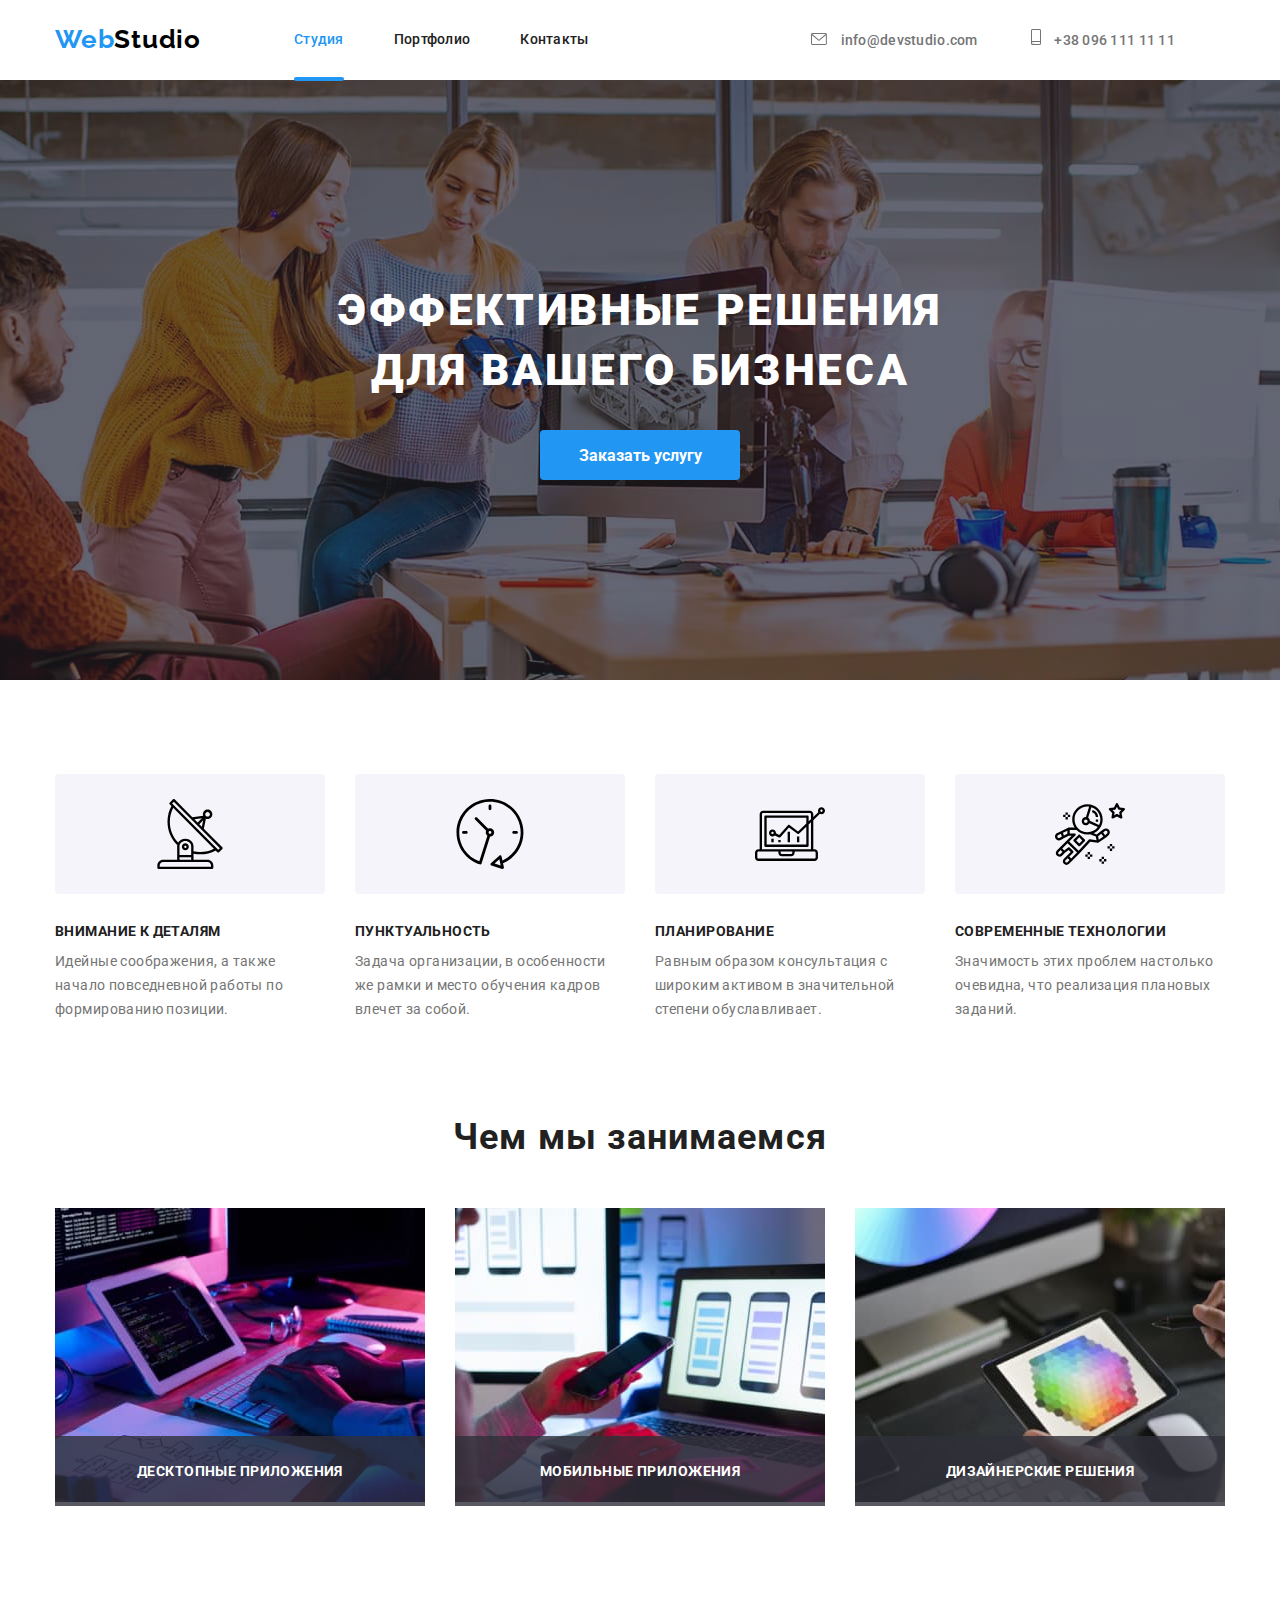
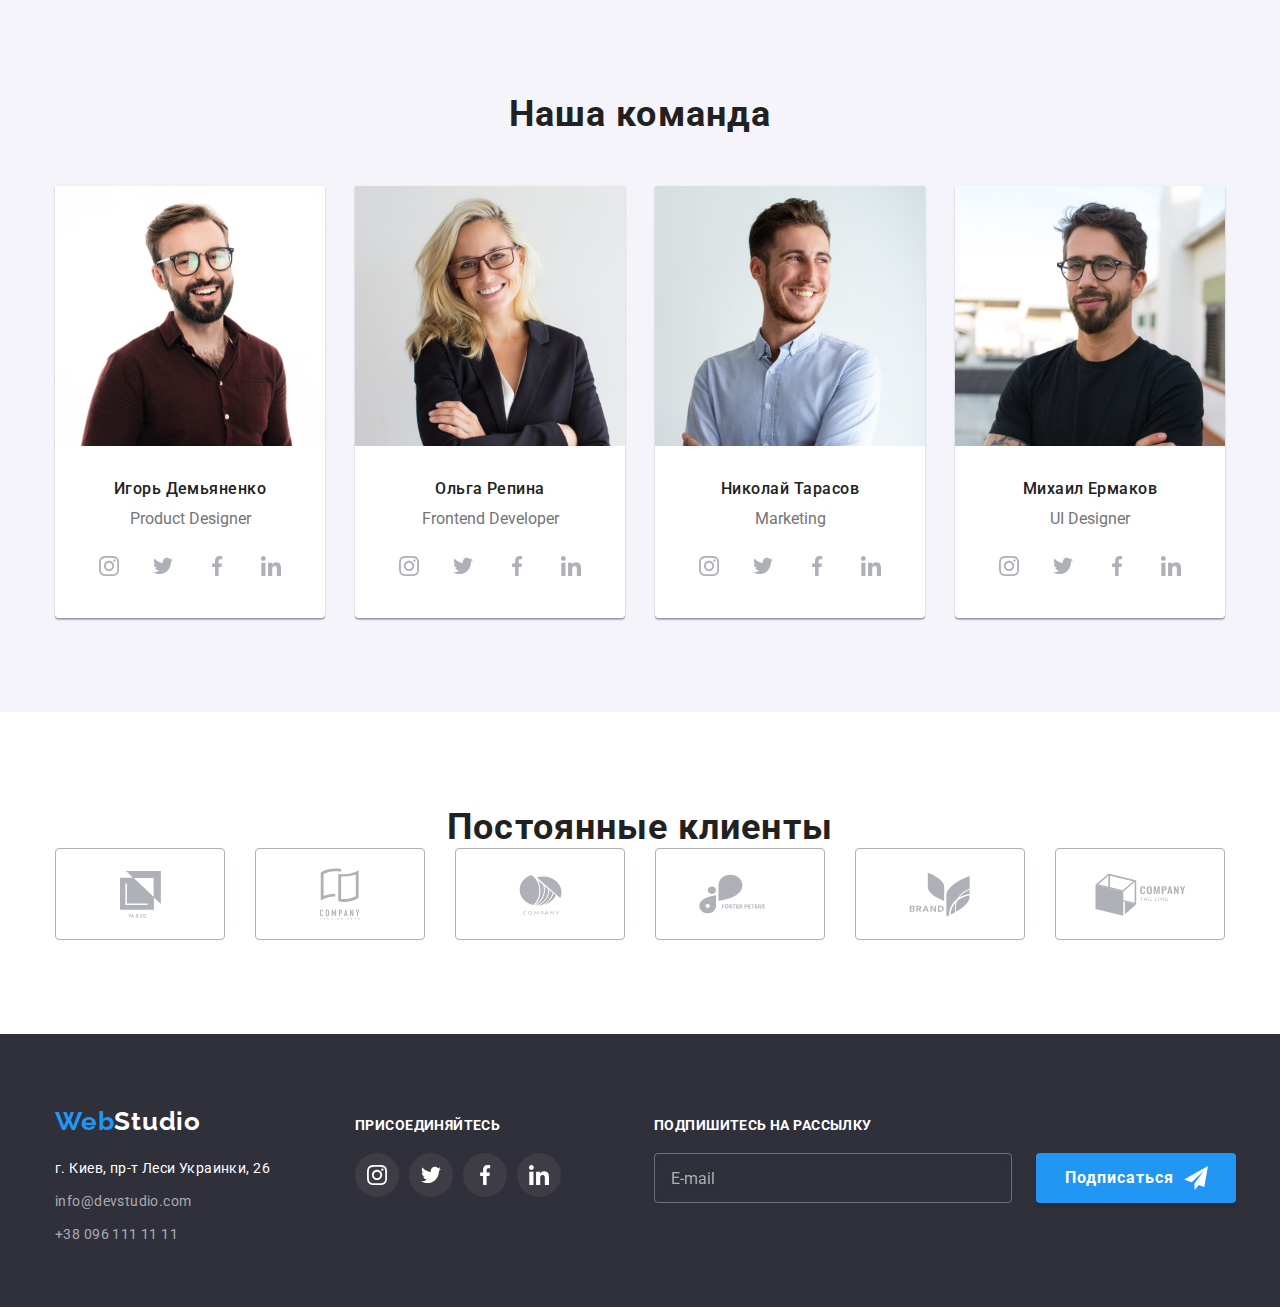
==== index.html @ defd3571 "structure scss" ====
<!DOCTYPE html>
<html lang="ru">
  <head>
    <meta charset="UTF-8" />
    <meta http-equiv="X-UA-Compatible" content="IE=edge" />
    <meta name="viewport" content="width=device-width, initial-scale=1.0" />
    <title>Document</title>
    <link rel="preconnect" href="https://fonts.gstatic.com" />
    <link
      href="https://fonts.googleapis.com/css2?family=Raleway:wght@700&family=Roboto:wght@400;500;700;900&display=swap"
      rel="stylesheet"
    />
    <link
      rel="stylesheet"
      href="https://cdnjs.cloudflare.com/ajax/libs/modern-normalize/1.1.0/modern-normalize.min.css"
    />
    <link rel="stylesheet" href="./css/main.min.css" />
  </head>

  <body>
    <header class="header">
      <div class="container main-nav">
        <nav class="navigation">
          <a class="logo" href="/index.html">
            <span class="logo-style">Web</span><span>Studio</span>
          </a>
          <ul class="nav-menu list">
            <li class="menu-item-list">
              <a class="menu-link primary" href="/">Студия</a>
            </li>
            <li class="menu-item-list">
              <a class="menu-link" href="./portfolio.html">Портфолио</a>
            </li>
            <li class="menu-item-list">
              <a class="menu-link" href="/">Контакты</a>
            </li>
          </ul>
        </nav>
        <div class="company-link">
          <address class="nav-contacts">
            <a href="mailto:info@devstudio.com" class="email-link">
              <svg class="navigate-icon" width="16" height="12">
                <use href="./images/icons.svg/sprite.svg#icon-envelope"></use>
              </svg>
              info@devstudio.com
            </a>
            <a class="email-link" href="tel:+380961111111">
              <svg class="navigate-icon" width="10" height="16">
                <use href="./images/icons.svg/sprite.svg#icon-smartphone"></use>
              </svg>
              +38 096 111 11 11
            </a>
          </address>
        </div>
      </div>
    </header>
    <main>
      <!--Main section-->
      <section class="hero">
        <h1 class="main-title">Эффективные решения для вашего бизнеса</h1>
        <button type="button" class="main-button" data-modal-open>
          Заказать услугу
        </button>
      </section>
      <!--About company section-->
      <section class="section">
        <div class="container">
          <h2 hidden>Преимущества</h2>
          <ul class="future-list list">
            <li class="item">
              <div class="future-box">
                <svg class="advantages-icon" width="70" height="70">
                  <use href="./images/icons.svg/sprite.svg#icon-antenna"></use>
                </svg>
              </div>
              <h3 class="future-list-title">Внимание к деталям</h3>
              <p class="text-task">
                Идейные соображения, а также начало повседневной работы по
                формированию позиции.
              </p>
            </li>
            <li class="item">
              <div class="future-box">
                <svg class="advantages-icon" width="70" height="70">
                  <use href="./images/icons.svg/sprite.svg#icon-clock"></use>
                </svg>
              </div>
              <h3 class="future-list-title">Пунктуальность</h3>
              <p class="text-task">
                Задача организации, в особенности же рамки и место обучения
                кадров влечет за собой.
              </p>
            </li>
            <li class="item">
              <div class="future-box">
                <svg class="advantages-icon" width="70" height="70">
                  <use href="./images/icons.svg/sprite.svg#icon-diagram"></use>
                </svg>
              </div>
              <h3 class="future-list-title">Планирование</h3>
              <p class="text-task">
                Равным образом консультация с широким активом в значительной
                степени обуславливает.
              </p>
            </li>
            <li class="item">
              <div class="future-box">
                <svg class="advantages-icon" width="70" height="70">
                  <use
                    href="./images/icons.svg/sprite.svg#icon-astronaut"
                  ></use>
                </svg>
              </div>
              <h3 class="future-list-title">Современные технологии</h3>
              <p class="text-task">
                Значимость этих проблем настолько очевидна, что реализация
                плановых заданий.
              </p>
            </li>
          </ul>
        </div>
      </section>
      <!--Technology section-->
      <section class="section-technology">
        <div class="container">
          <h2 class="title">Чем мы занимаемся</h2>
          <ul class="icon-section-list list">
            <li class="icon-galery">
              <img
                src="./images/keyboard.jpg"
                width="370"
                alt="Програмирование"
              />
              <div class="tittle-img">
                <h3 class="tittle-bg">Десктопные приложения</h3>
              </div>
            </li>
            <li class="icon-galery">
              <img
                src="./images/phone.jpg"
                width="370"
                alt="Подключение гаджетов"
              />
              <div class="tittle-img">
                <h3 class="tittle-bg">Мобильные приложения</h3>
              </div>
            </li>
            <li class="icon-galery">
              <img
                src="./images/tablet.jpg"
                width="370"
                alt="Работа дизайнера"
              />
              <div class="tittle-img">
                <h3 class="tittle-bg">Дизайнерские решения</h3>
              </div>
            </li>
          </ul>
        </div>
      </section>
      <!--Team section-->
      <section class="section-team">
        <div class="team">
          <h2 class="title-team">Наша команда</h2>
          <ul class="list-team list">
            <li class="container-team">
              <img
                src="./images/our-team1.jpg"
                width="270"
                alt="Игорь Демьяненко-Product Designer"
              />
              <div class="paragraph">
                <h3 class="team-name">Игорь Демьяненко</h3>
                <p class="profession" lang="en">Product Designer</p>
                <ul class="team-link list">
                  <li class="team-social">
                    <a href="" class="application-team">
                      <svg class="social-list" width="20" height="20">
                        <use
                          href="./images/icons.svg/sprite.svg#icon-instagram"
                        ></use>
                      </svg>
                    </a>
                  </li>
                  <li class="team-social">
                    <a href="" class="application-team">
                      <svg class="social-list" width="20" height="20">
                        <use
                          href="./images/icons.svg/sprite.svg#icon-twitter"
                        ></use>
                      </svg>
                    </a>
                  </li>
                  <li class="team-social">
                    <a href="" class="application-team">
                      <svg class="social-list" width="20" height="20">
                        <use
                          href="./images/icons.svg/sprite.svg#icon-facebook"
                        ></use>
                      </svg>
                    </a>
                  </li>
                  <li class="team-social">
                    <a href="" class="application-team">
                      <svg class="social-list" width="20" height="20">
                        <use
                          href="./images/icons.svg/sprite.svg#icon-linkedin"
                        ></use>
                      </svg>
                    </a>
                  </li>
                </ul>
              </div>
            </li>
            <li class="container-team">
              <img
                src="./images/our-team2.jpg"
                width="270"
                alt="Ольга Репина-Frontend Developer"
              />
              <div class="paragraph">
                <h3 class="team-name">Ольга Репина</h3>
                <p class="profession" lang="en">Frontend Developer</p>
                <ul class="team-link list">
                  <li class="team-social">
                    <a href="" class="application-team">
                      <svg class="social-list" width="20" height="20">
                        <use
                          href="./images/icons.svg/sprite.svg#icon-instagram"
                        ></use>
                      </svg>
                    </a>
                  </li>
                  <li class="team-social">
                    <a href="" class="application-team">
                      <svg class="social-list" width="20" height="20">
                        <use
                          href="./images/icons.svg/sprite.svg#icon-twitter"
                        ></use>
                      </svg>
                    </a>
                  </li>
                  <li class="team-social">
                    <a href="" class="application-team">
                      <svg class="social-list" width="20" height="20">
                        <use
                          href="./images/icons.svg/sprite.svg#icon-facebook"
                        ></use>
                      </svg>
                    </a>
                  </li>
                  <li class="team-social">
                    <a href="" class="application-team">
                      <svg class="social-list" width="20" height="20">
                        <use
                          href="./images/icons.svg/sprite.svg#icon-linkedin"
                        ></use>
                      </svg>
                    </a>
                  </li>
                </ul>
              </div>
            </li>
            <li class="container-team">
              <img
                src="./images/our-team3.jpg"
                width="270"
                alt="Николай Тарасов-Marketing"
              />
              <div class="paragraph">
                <h3 class="team-name">Николай Тарасов</h3>
                <p class="profession" lang="en">Marketing</p>
                <ul class="team-link list">
                  <li class="team-social">
                    <a href="" class="application-team">
                      <svg class="social-list" width="20" height="20">
                        <use
                          href="./images/icons.svg/sprite.svg#icon-instagram"
                        ></use>
                      </svg>
                    </a>
                  </li>
                  <li class="team-social">
                    <a href="" class="application-team">
                      <svg class="social-list" width="20" height="20">
                        <use
                          href="./images/icons.svg/sprite.svg#icon-twitter"
                        ></use>
                      </svg>
                    </a>
                  </li>
                  <li class="team-social">
                    <a href="" class="application-team">
                      <svg class="social-list" width="20" height="20">
                        <use
                          href="./images/icons.svg/sprite.svg#icon-facebook"
                        ></use>
                      </svg>
                    </a>
                  </li>
                  <li class="team-social">
                    <a href="" class="application-team">
                      <svg class="social-list" width="20" height="20">
                        <use
                          href="./images/icons.svg/sprite.svg#icon-linkedin"
                        ></use>
                      </svg>
                    </a>
                  </li>
                </ul>
              </div>
            </li>
            <li class="container-team">
              <img
                src="./images/our-team4.jpg"
                width="270"
                alt="Михаил Ермаков-UI Designer"
              />
              <div class="paragraph">
                <h3 class="team-name">Михаил Ермаков</h3>
                <p class="profession" lang="en">UI Designer</p>
                <ul class="team-link list">
                  <li class="team-social">
                    <a href="" class="application-team">
                      <svg class="social-list" width="20" height="20">
                        <use
                          href="./images/icons.svg/sprite.svg#icon-instagram"
                        ></use>
                      </svg>
                    </a>
                  </li>
                  <li class="team-social">
                    <a href="" class="application-team">
                      <svg class="social-list" width="20" height="20">
                        <use
                          href="./images/icons.svg/sprite.svg#icon-twitter"
                        ></use>
                      </svg>
                    </a>
                  </li>
                  <li class="team-social">
                    <a href="" class="application-team">
                      <svg class="social-list" width="20" height="20">
                        <use
                          href="./images/icons.svg/sprite.svg#icon-facebook"
                        ></use>
                      </svg>
                    </a>
                  </li>
                  <li class="team-social">
                    <a href="" class="application-team">
                      <svg class="social-list" width="20" height="20">
                        <use
                          href="./images/icons.svg/sprite.svg#icon-linkedin"
                        ></use>
                      </svg>
                    </a>
                  </li>
                </ul>
              </div>
            </li>
          </ul>
        </div>
      </section>
      <!--Logo-company -->
      <section class="logo-company">
        <div class="container">
          <h2 class="title-companys">Постоянные клиенты</h2>
          <ul class="box-logo list">
            <li class="list-client">
              <a class="client-page" href="">
                <svg class="icon-company" width="41" height="47">
                  <use href="./images/icons.svg/sprite.svg#icon-group-1"></use>
                </svg>
              </a>
            </li>
            <li class="list-client">
              <a class="client-page" href="">
                <svg class="icon-company" width="40" height="52">
                  <use href="./images/icons.svg/sprite.svg#icon-group-2"></use>
                </svg>
              </a>
            </li>
            <li class="list-client">
              <a class="client-page" href="">
                <svg class="icon-company" width="43" height="41">
                  <use href="./images/icons.svg/sprite.svg#icon-group-3"></use>
                </svg>
              </a>
            </li>
            <li class="list-client">
              <a class="client-page" href="">
                <svg class="icon-company" width="84" height="40">
                  <use href="./images/icons.svg/sprite.svg#icon-group-4"></use>
                </svg>
              </a>
            </li>
            <li class="list-client">
              <a class="client-page" href="">
                <svg class="icon-company" width="62" height="45">
                  <use href="./images/icons.svg/sprite.svg#icon-group-5"></use>
                </svg>
              </a>
            </li>
            <li class="list-client">
              <a class="client-page" href="">
                <svg class="icon-company" width="93" height="43">
                  <use href="./images/icons.svg/sprite.svg#icon-group-6"></use>
                </svg>
              </a>
            </li>
          </ul>
        </div>
      </section>
    </main>
    <!--Address-->
    <footer class="footer">
      <div class="footer-box container">
        <div class="contacts">
          <address class="address">
            <a class="logo-footer" href="/"
              ><span class="logo-style">Web</span><span>Studio</span></a
            >
            <ul class="list-footer list">
              <li class="address-link link">г. Киев, пр-т Леси Украинки, 26</li>
              <li class="contacts-link link">
                <a class="link" href="mailto:info@devstudio.com"
                  >info@devstudio.com</a
                >
              </li>
              <li class="contacts-link link">
                <a class="link" href="tel:+380961111111">+38 096 111 11 11</a>
              </li>
            </ul>
          </address>
        </div>
        <div class="social-box">
          <h2 class="title-footer">присоединяйтесь</h2>
          <ul class="social-navigate list">
            <li class="application">
              <a class="icon-social" href="">
                <svg class="social-list" width="20" height="20">
                  <use
                    href="./images/icons.svg/sprite.svg#icon-instagram"
                  ></use>
                </svg>
              </a>
            </li>
            <li class="application">
              <a class="icon-social" href="">
                <svg class="social-list" width="20" height="20">
                  <use href="./images/icons.svg/sprite.svg#icon-twitter"></use>
                </svg>
              </a>
            </li>
            <li class="application">
              <a class="icon-social" href="">
                <svg class="social-list" width="20" height="20">
                  <use href="./images/icons.svg/sprite.svg#icon-facebook"></use>
                </svg>
              </a>
            </li>
            <li class="application">
              <a class="icon-social" href="">
                <svg class="social-list" width="20" height="20">
                  <use href="./images/icons.svg/sprite.svg#icon-linkedin"></use>
                </svg>
              </a>
            </li>
          </ul>
        </div>
        <div class="footer-form-container">
          <p class="follower">Подпишитесь на рассылку</p>
          <form action="#">
            <div class="footer-form-label">
              <label class="footer-form">
                <input type="text" class="email-send" placeholder="E-mail" />
              </label>
              <button class="follow-btn" type="submit">
                Подписаться
                <svg class="svg-send">
                  <use href="./images/icons.svg/sprite.svg#icon-send"></use>
                </svg>
              </button>
            </div>
          </form>
        </div>
      </div>
    </footer>
    <!-- =============MODAL============= -->
    <div class="backdrop is-hidden" data-modal>
      <div class="modal">
        <button type="button" class="close-menu" data-modal-close>
          <svg class="icon-close" width="11" height="11">
            <use href="./images/icons.svg/sprite.svg#user-close-modal"></use>
          </svg>
        </button>
        <form action="#" class="form">
          <p class="tittle-modal">Оставьте свои данные, мы вам перезвоним</p>
          <label class="modal-form-user"></label>
          <span class="tittle-place"> Имя</span>
          <div class="modal-list">
            <input type="text" class="contact-form" name="user-name" />
            <svg class="modal-svg">
              <use href="./images/icons.svg/sprite.svg#icon-user-name"></use>
            </svg>
          </div>
          <label class="modal-form-phone">
            <span class="tittle-place">Телефон</span>
            <span class="modal-list">
              <input type="tel" class="contact-form" name="user-tel" />
              <svg class="modal-svg">
                <use
                  href="./images/icons.svg/sprite.svg#icon-phone-black"
                ></use>
              </svg>
            </span>
          </label>
          <label class="modal-form-email">
            <span class="tittle-place">Почта</span>
            <span class="modal-list">
              <input type="email" class="contact-form" name="user-email" />
              <svg class="modal-svg">
                <use
                  href="./images/icons.svg/sprite.svg#icon-email-black"
                ></use>
              </svg>
            </span>
          </label>
          <label class="modal-form-coments">
            <span class="tittle-place">Комментарий</span>
            <textarea
              class="coments"
              name="user-massage"
              cols="30"
              rows="10"
              placeholder="Введите текст"
            ></textarea>
          </label>
          <input
            type="checkbox"
            class="checkbox visually-hidden"
            name="checkbox"
            id="accept-policy"
          />
          <label for="accept-policy" class="modal-form-field">
            <span class="checkbox-icon"></span>
            Соглашаюсь с рассылкой и принимаю
            <a href="#" class="accept-link">Условия договора</a>
          </label>
          <button type="submit" class="form-button">Отправить</button>
        </form>
      </div>
    </div>
    <script src="./js/modal.js"></script>
  </body>
</html>
---- css/main.min.css ----
.container{width:1200px;padding-right:15px;padding-left:15px;margin-right:auto;margin-left:auto}html{box-sizing:border-box}*,*::before,*::after{box-sizing:inherit}h1,h2,h3,h4,h5,h6,p{margin-top:0;margin-bottom:0}ul,ol{margin-top:0;margin-bottom:0;padding-left:0}body{font-family:"Roboto", sans-serif;color:var(--main-text-color);background:#ffffff;outline:blueviolet}.list{list-style:none}.visually-hidden{position:absolute !important;clip:rect(1px 1px 1px 1px);clip:rect(1px, 1px, 1px, 1px);padding:0 !important;border:0 !important;height:1px !important;width:1px !important;overflow:hidden}:root{--hero-background-color: #2f303a;--main-text-color: #757575;--future-title: #212121;--back-button-focus-hover: #2196f3;--team-backgroung: #f5f4fa;--accent-color-focus: #2196f3;--social-link: #afb1b8;--animation-hover: 250ms cubic-bezier(0.4, 0, 0.2, 1);--footer-tittle-color: #ffffff}.close-menu{position:absolute;width:30px;height:30px;top:8px;right:8px;background:#ffffff;border:1px solid rgba(0,0,0,0.1);box-sizing:border-box;border-radius:50%;transition:fill var(--animation-hover)}.close-menu:hover{fill:var(--accent-color-focus)}.logo{margin-right:93px;padding-top:24px;padding-bottom:25px;font-family:"Raleway", sans-serif;font-weight:bold;font-size:26px;line-height:1.19;letter-spacing:0.03em;text-decoration:none;color:black}.logo-style{color:#2196f3}.logo-style{color:#2196f3}.logo-footer{display:block;margin-bottom:20px;margin-left:0;margin-right:auto;width:145px;height:31px;font-family:Raleway;font-style:normal;font-weight:bold;font-size:26px;line-height:1.19;letter-spacing:0.03em;text-decoration:none;color:#ffffff}.form-button{display:block;margin:0 auto;width:200px;height:50px;left:700px;top:712px;font-weight:bold;font-size:16px;line-height:30px;color:#ffffff;background:#2196f3;box-shadow:0px 4px 4px rgba(0,0,0,0.15);border-radius:4px;border-color:transparent}.main-button{display:inline-block;border-radius:4px;padding:10px 32px;border:1px solid transparent;font-family:inherit;width:200px;height:50px;left:700px;top:430px;cursor:pointer;font-weight:bold;font-size:16px;line-height:1.87;background:var(--back-button-focus-hover);color:#ffffff}.team-social{display:flex;justify-content:center;align-items:center;width:44px;height:44px;border-radius:50%}.team-link{display:flex;justify-content:center;width:206px;height:44px;padding:0}.application-team{display:flex;justify-content:center;align-items:center;border-radius:50%;width:44px;height:44px;fill:var(--social-link);transition:background-color 250ms cubic-bezier(0.4, 0, 0.2, 1),fill 250ms cubic-bezier(0.4, 0, 0.2, 1)}.team-link>.team-social:not(:last-child){margin-right:10px}.application-team:hover,.application-team:focus,.application-team:hover .socisl-list,.application-team:focus .socisl-list{background-color:var(--accent-color-focus);fill:#ffffff}.social-navigate{display:flex;margin:0;padding:0;text-decoration:none}.social-box{width:206px;height:80px;left:516px;top:2751px;margin:0}.social-navigate>.application:not(:last-child){margin-right:10px}.icon-social{display:flex;justify-content:center;align-items:center;background-color:rgba(199,171,171,0.1);border-radius:50%;width:44px;height:44px;fill:#ffffff;transition:background-color 250ms cubic-bezier(0.4, 0, 0.2, 1)}.application{border-radius:50%}.icon-social:hover,.icon-social:focus,.icon-social:hover .social-list,.icon-social:focus .socisl-list{background-color:var(--accent-color-focus)}.button-list{display:flex;margin-right:auto;margin-left:auto;margin-top:0;margin-bottom:0;padding-left:0;margin-bottom:50px;justify-content:center;text-align:center;list-style:none}.button-type:hover,.button-type:focus{background:#2196f3;color:#ffffff;box-shadow:0px 3px 1px rgba(0,0,0,0.1),0px 1px 2px rgba(0,0,0,0.08),0px 2px 2px rgba(0,0,0,0.12);cursor:pointer}.button-type{display:inline-block;border-color:transparent;border-radius:4px;margin-right:8px;padding-top:6px;padding-bottom:6px;padding-right:22px;padding-left:22px;left:734px;top:180px;font-weight:500;font-size:16px;line-height:26px;text-align:center;letter-spacing:0.03em;transition:background-color 250ms cubic-bezier(0.4, 0, 0.2, 1);color:#212121}.header{display:flex;align-items:center;justify-content:space-between}.navigation{display:flex;align-items:center}.nav-menu{display:flex;align-items:center;margin-top:0;margin-bottom:0;padding-left:0}.nav-menu>.menu-item-list:not(:last-child){margin-right:50px}.menu-link{display:block;padding-top:32px;padding-bottom:32px}.menu-link{font-weight:500;font-size:14px;line-height:1.14;letter-spacing:0.02em;color:var(--future-title);text-decoration:none}.menu-link.primary{color:var(--back-button-focus-hover)}.menu-link:hover,.menu-link:focus{color:#2196f3}.main-nav{display:flex;align-items:center}.company-link{display:block;margin-left:auto}.nav-contacts{margin:0px auto}.email-link{font-style:normal;font-weight:500;font-size:14px;line-height:1.4;letter-spacing:0.02em;color:#757575;text-decoration:none;margin-right:50px;transition:color 250ms cubic-bezier(0.4, 0, 0.2, 1),fill 250ms cubic-bezier(0.4, 0, 0.2, 1)}.hed-nav{display:flex}.tel-link{font-style:normal;font-weight:500;font-size:14px;line-height:1.4;letter-spacing:0.02em;color:#757575;text-decoration:none}.navigate-icon{margin-right:10px;fill:var(--main-text-color)}.email-link:hover,.email-link:focus,.email-link:hover .navigate-icon,.email-link:focus .navigate-icon{color:var(--accent-color-focus);fill:var(--accent-color-focus)}.menu-item-list{position:relative}.menu-item-list .primary::after{display:block;position:absolute;content:"";width:100%;height:4px;bottom:-1px;background:var(--accent-color-focus);border-radius:2px}.hero{background-image:linear-gradient(rgba(47,48,58,0.4), rgba(47,48,58,0.4)),url(../images/hero.jpg);background-repeat:no-repeat;text-align:center;background-position:center;padding-bottom:200px;padding-top:200px;text-align:center;background-color:var(--hero-background-color)}.main-title{margin-top:0;margin-right:auto;margin-left:auto;margin-bottom:30px;width:696px;height:120px;font-weight:900;font-size:44px;line-height:60px;letter-spacing:0.06em;text-transform:uppercase;color:#ffffff}.section{padding-top:94px;padding-bottom:47px}.future-list{display:flex;justify-content:center;padding-left:0;margin-top:0;margin-bottom:0;text-decoration:none;padding-left:0}.future-list .list>.item{flex-basis:calc 100%/4 -30px;margin-right:30px}.item{width:270px;font-size:14px;line-height:24px;letter-spacing:0.03em}.future-list>.item:not(:last-child){margin-right:30px}.future-list-title{margin-bottom:10px;font-weight:bold;font-size:14px;line-height:1.14;letter-spacing:0.03em;text-transform:uppercase;color:var(--future-title)}.text-task{font-weight:normal;font-size:14px;line-height:1.71;letter-spacing:0.03em;color:var(--main-text-color)}.future-box{width:270px;height:120px;left:215px;top:774px;margin-bottom:30px;background:#f5f4fa;border-radius:4px;padding-right:100px;padding-left:100px;padding-top:25px;padding-bottom:25px}.section-technology{padding-top:47px;padding-bottom:94px}.title{margin-top:0;margin-bottom:50px;font-weight:bold;font-size:36px;line-height:42px;text-align:center;letter-spacing:0.03em;color:var(--future-title)}.icon-section-list{display:flex;padding-left:0}.icon-section-list{text-decoration:none}.icon-section-list>.icon-galery:not(:last-child){margin-right:30px}.icon-galery{position:relative}.tittle-img{position:absolute;width:370px;height:70px;background:rgba(47,48,58,0.8);bottom:0;left:0;padding-top:27px;padding-bottom:27px;text-align:center}.tittle-bg{font-weight:bold;font-size:14px;line-height:16px;text-align:center;letter-spacing:0.03em;text-transform:uppercase;margin-top:0;margin-bottom:0;color:#ffffff}.section-team{padding-bottom:94px;margin-left:auto;margin-right:auto;padding-top:94px;background:var(--team-backgroung)}.title-team{margin-top:0;margin-bottom:50px;font-weight:bold;font-size:36px;line-height:1.16;text-align:center;letter-spacing:0.03em;color:var(--future-title)}.paragraph{padding-top:30px;padding-bottom:30px;padding-right:32px;padding-left:32px}.team-name{font-weight:500;font-size:16px;line-height:1.18;letter-spacing:0.03em;color:var(--future-title);margin-top:0;margin-bottom:10px;font-family:Roboto;font-style:normal}.profession{font-size:16px;line-height:19px;margin-top:0;margin-bottom:16px;color:var(--main-text-color)}.list-team{display:flex;justify-content:center;margin-top:0;margin-bottom:0;margin-right:0;margin-left:0;padding-left:0;text-decoration:none}.list-team>.container-team:not(:last-child){margin-right:30px}.img{display:block}.container-team{background:#ffffff;text-align:center;box-shadow:0px 1px 3px rgba(0,0,0,0.12),0px 1px 1px rgba(0,0,0,0.14),0px 2px 1px rgba(0,0,0,0.2);border-radius:0px 0px 4px 4px}.client-page{display:flex;align-items:center;justify-content:center;width:170px;height:92px;left:215px;top:2493px;border:1px solid #afb1b8;box-sizing:border-box;border-radius:4px;fill:var(--social-link);transition:fill 250ms cubic-bezier(0.4, 0, 0.2, 1),border 250ms cubic-bezier(0.4, 0, 0.2, 1)}.logo-company{padding-top:94px;padding-bottom:94px}.title-companys{margin-top:0;font-size:36px;line-height:42px;text-align:center;letter-spacing:0.03em;color:var(--future-title)}.box-logo{display:flex;justify-content:center;margin:0;padding:0}.box-logo>.list-client:not(:last-child){margin-right:30px}.client-page:hover,.client-page:focus{border:1px solid var(--accent-color-focus)}.client-page:hover,.client-page:focus,.client-page:hover .icon-company,.client-page:focus .icon-company{fill:var(--accent-color-focus)}.list-client{display:flex;align-items:center;fill:#afb1b8}.footer{padding-right:15px;padding-left:15px;padding-top:72px;margin-right:auto;margin-left:auto;background-color:var(--hero-background-color)}.address{margin-bottom:60px}.address-link .link{display:block;font-style:normal;font-weight:normal;font-size:14px;line-height:1.71;text-decoration:none;letter-spacing:0.03em}.list-footer{display:block;width:230px;margin:0;padding-left:0}.contacts-link:hover,.contacts-link:focus{color:var(--back-button-focus-hover)}.list-footer>.link:not(:last-child){margin-bottom:9px}.link{text-decoration:none;list-style:none;font-style:normal;font-weight:normal;font-size:14px;line-height:1.71;letter-spacing:0.03em;color:rgba(255,255,255,0.6)}.list-footer>.address-link{color:#ffffff}.contacts{margin-right:70px}.footer-box{display:flex;align-items:baseline}.title-footer{margin-bottom:20px;margin-top:0;padding:0;font-size:14px;line-height:16px;letter-spacing:0.03em;text-transform:uppercase;color:#ffffff}.footer-form-container{display:inline-block;margin-left:93px;margin-bottom:94px}.follower{width:219px;height:16px;left:815px;top:2751px;margin:0;margin-bottom:20px;font-weight:bold;font-size:14px;line-height:16px;letter-spacing:0.03em;text-transform:uppercase;color:var(--footer-tittle-color)}.email-send{width:358px;height:50px;left:815px;top:2787px;padding-left:16px;margin-right:12px;border:1px solid rgba(255,255,255,0.3);filter:drop-shadow(0px 4px 4px rgba(0,0,0,0.15));border-radius:4px;background-color:transparent;cursor:pointer;outline:none;transition:border-color var(--animation-hover)}.email-send:hover,.email-send:focus{border-color:var(--accent-color-focus)}.email-send::placeholder{font-size:16px;line-height:1.25;color:rgba(255,255,255,0.6)}.follow-btn{display:flex;justify-content:center;align-items:center;cursor:pointer;margin-left:12px;width:200px;height:50px;left:1185px;top:2787px;padding:10px 28px 10px 29px;font-weight:700;font-size:16px;line-height:1.88;letter-spacing:0.06em;cursor:pointer;color:var(--footer-tittle-color);border-color:var(--accent-color-focus);background-color:var(--accent-color-focus);box-shadow:0px 4px 4px rgba(0,0,0,0.15);border-radius:4px;border:transparent}.svg-send{display:inline-block;content:"";margin-left:10px;width:24px;height:24px;fill:var(--footer-tittle-color)}.footer-form-label{display:inline-flex;align-items:center}.backdrop{position:fixed;width:100%;height:100%;left:0px;top:0px;background:rgba(0,0,0,0.2)}.backdrop.is-hidden{opacity:0;pointer-events:none}.modal{position:absolute;top:50%;left:50%;padding-top:40px;padding-left:41px;padding-right:39px;transform:translate(-50%, -50%);width:528px;height:581px;background:#ffffff;box-shadow:0px 1px 3px rgba(0,0,0,0.12),0px 1px 1px rgba(0,0,0,0.14),0px 2px 1px rgba(0,0,0,0.2);border-radius:4px}.contact-form{width:448px;height:40px;left:576px;top:314px;margin-bottom:28px;padding-left:42px;border:1px solid rgba(33,33,33,0.2);box-sizing:border-box;border-radius:4px;cursor:pointer;transition:border-color var(--animation-hover)}.contact-form:hover,.contact-form:focus{outline:none;border-color:var(--accent-color-focus)}.tittle-modal{display:block;margin:0 auto;width:448px;height:23px;left:576px;top:261px;margin-bottom:12px;font-weight:bold;font-size:20px;line-height:23px;text-align:center;letter-spacing:0.03em;color:#212121}.tittle-place{margin-bottom:4px;font-size:12px;line-height:14px;letter-spacing:0.01em;color:#757575}.modal-list{display:block;position:relative;height:40px;width:448px;margin:0 auto;margin-bottom:10px}.modal-svg{position:absolute;width:15px;height:12px;top:50%;left:15px;transform:translateY(-50%);transition:fill var(--animation-hover)}.contact-form:focus+.modal-svg{fill:var(--accent-color-focus)}.coments{display:block;width:448px;height:120px;left:576px;top:518px;padding:12px 16px;margin-bottom:20px;resize:none;font-size:14px;line-height:16px;letter-spacing:0.01em;color:rgba(117,117,117,0.5);border:1px solid rgba(33,33,33,0.2);box-sizing:border-box;border-radius:4px;transition:border-color var(--animation-hover)}.coments:focus,.coments:hover{outline:none;border-color:var(--accent-color-focus)}.modal-form-field::before{content:"";display:block;width:16px;height:15px;cursor:pointer;border-radius:2px;border:2px solid var(--future-title);margin-right:8px}.modal-form-field{display:flex;align-items:center;justify-content:center;margin-top:20px;margin-bottom:30px;font-size:14px;line-height:1.71;letter-spacing:0.03em;color:#757575}.checkbox:checked+.modal-form-field::before{background-color:var(--accent-color-focus);background-image:url(../images/icons.svg/done.svg);background-repeat:no-repeat;background-position:center;border-color:transparent}.accept-link{color:var(--accent-color-focus);text-decoration:underline}.visually-hidden{position:absolute;width:1px;height:1px;border:0;padding:0}.portfolio{padding-top:94px;padding-bottom:94px}.service-galery{display:flex;flex-wrap:wrap;margin-right:-30px;margin-bottom:-30px;margin-top:0;padding-left:0}.service-galery .section-service{flex-basis:calc(100% / 3 -30px);margin-right:30px;margin-bottom:30px}.section-service:hover,.section-service:focus{box-shadow:0px 1px 1px rgba(0,0,0,0.12),0px 4px 4px rgba(0,0,0,0.06),1px 4px 6px rgba(0,0,0,0.16)}.portfolio-tittle{padding-right:24px;padding-left:24px;padding-top:20px;padding-bottom:20px;border-right:1px solid #eeeeee;border-bottom:1px solid #eeeeee;border-left:1px solid #eeeeee}.title-service{margin:0;font-weight:bold;font-size:18px;line-height:36px;letter-spacing:0.06em;color:#212121;color:var(--future-title)}.icon{display:block}.overlay{position:relative;overflow:hidden}.hover-bgdrop{position:absolute;top:0;left:0;padding:63px 24px;margin:0;width:100%;height:100%;font-size:18px;line-height:28px;letter-spacing:0.03em;background:rgba(33,150,243,0.9);color:#ffffff;transform:translateY(100%)}.overlay:hover .hover-bgdrop,.overlay:focus .hover-bgdrop{position:absolute;transform:translateY(0%);transition:transform 250ms cubic-bezier(0.4, 0, 0.2, 1)}.service{margin-top:0;margin-bottom:0;font-weight:normal;font-size:16px;line-height:1.87;letter-spacing:0.03em;color:var(--main-text-color)}.section-service{list-style:none;width:370px}.portfolio-header{border-bottom:1px solid #ececec}
/*# sourceMappingURL=main.min.css.map */
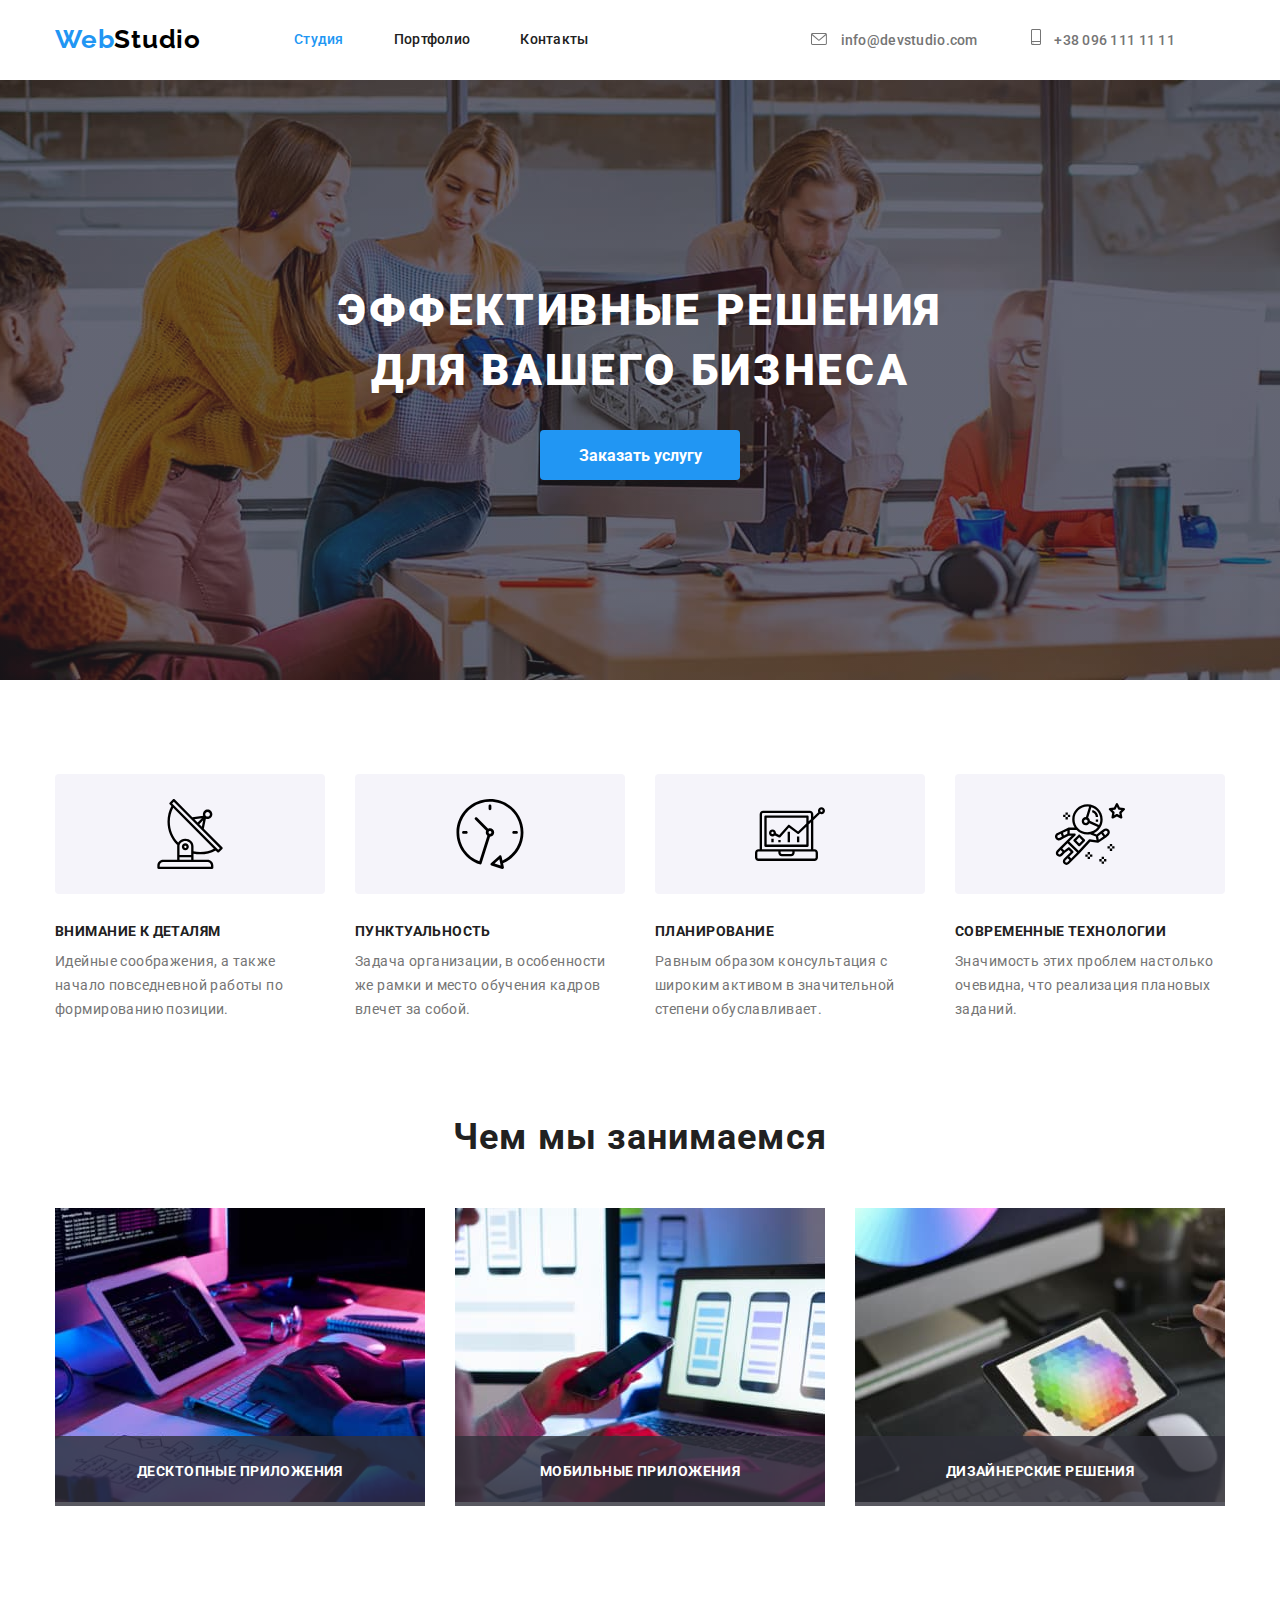
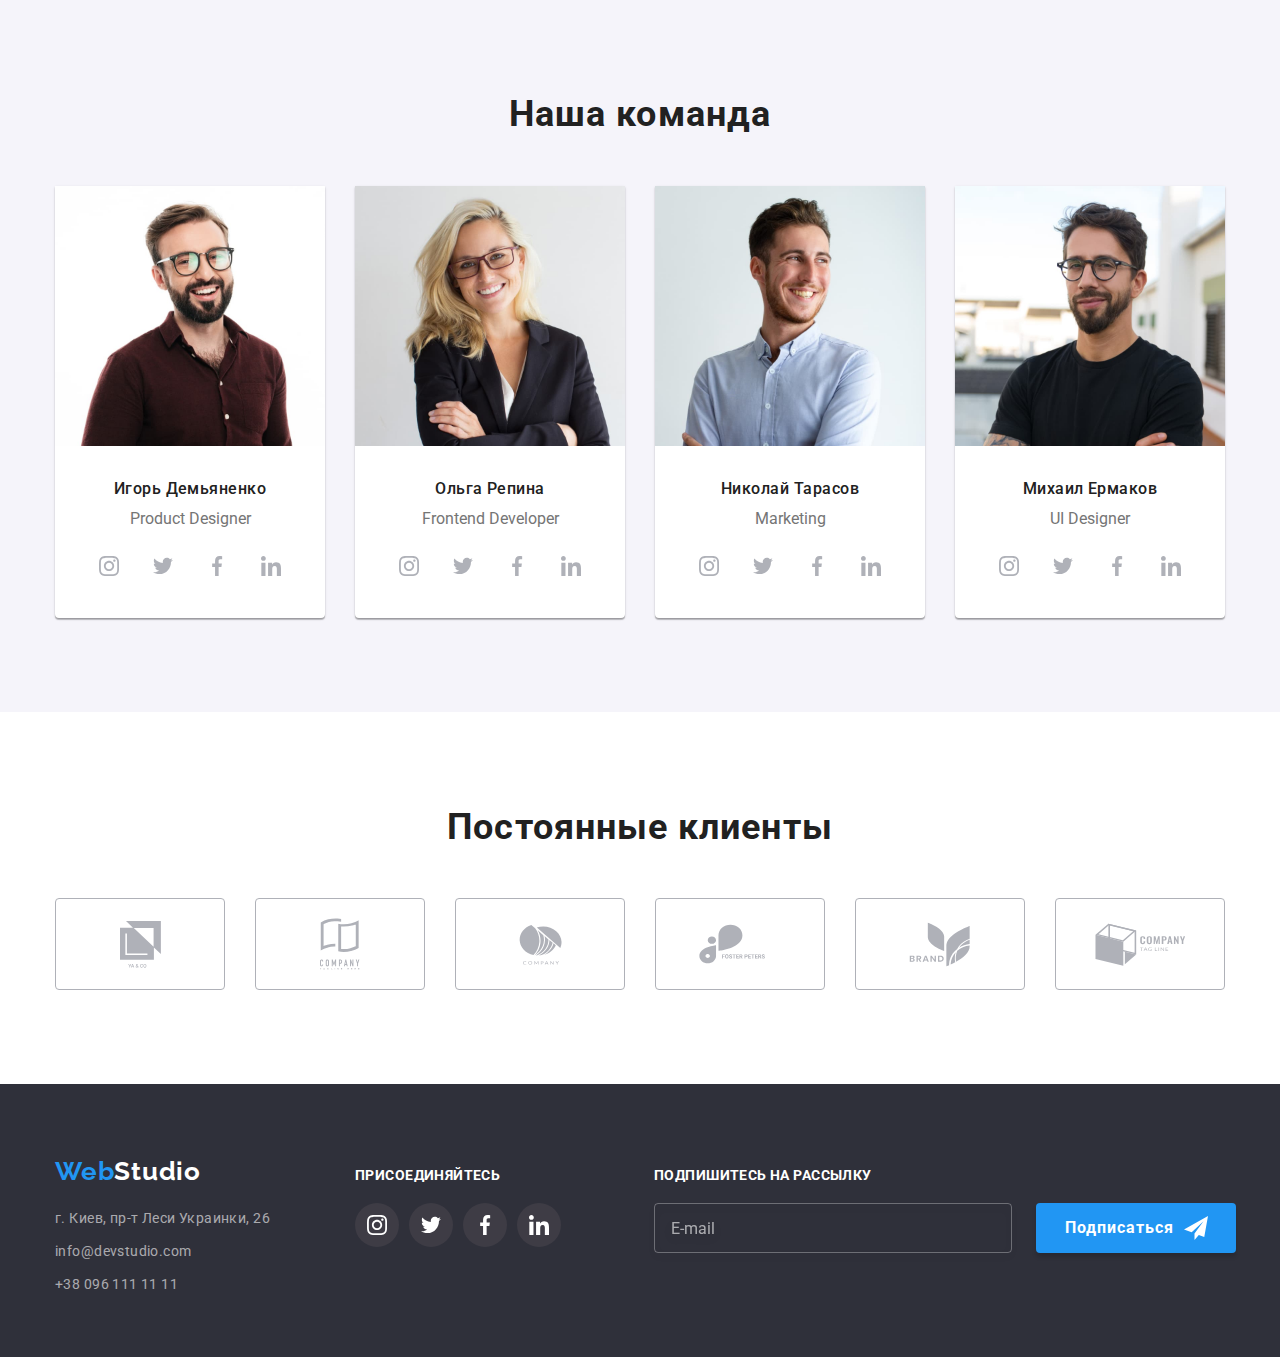
==== commit 9d9c2261: "bem-three-sections" ====
--- a/index.html
+++ b/index.html
@@ -22,30 +22,30 @@
       <div class="container main-nav">
         <nav class="navigation">
           <a class="logo" href="/index.html">
-            <span class="logo-style">Web</span><span>Studio</span>
+            <span class="header__logo">Web</span><span>Studio</span>
           </a>
-          <ul class="nav-menu list">
-            <li class="menu-item-list">
-              <a class="menu-link primary" href="/">Студия</a>
-            </li>
-            <li class="menu-item-list">
-              <a class="menu-link" href="./portfolio.html">Портфолио</a>
-            </li>
-            <li class="menu-item-list">
-              <a class="menu-link" href="/">Контакты</a>
+          <ul class="navigation__menu list">
+            <li class="menu__item-list">
+              <a class="menu__link primary" href="/">Студия</a>
+            </li>
+            <li class="menu__item-list">
+              <a class="menu__link" href="./portfolio.html">Портфолио</a>
+            </li>
+            <li class="menu__item-list">
+              <a class="menu__link" href="/">Контакты</a>
             </li>
           </ul>
         </nav>
         <div class="company-link">
           <address class="nav-contacts">
-            <a href="mailto:info@devstudio.com" class="email-link">
-              <svg class="navigate-icon" width="16" height="12">
+            <a href="mailto:info@devstudio.com" class="email">
+              <svg class="email__icon" width="16" height="12">
                 <use href="./images/icons.svg/sprite.svg#icon-envelope"></use>
               </svg>
               info@devstudio.com
             </a>
-            <a class="email-link" href="tel:+380961111111">
-              <svg class="navigate-icon" width="10" height="16">
+            <a class="email" href="tel:+380961111111">
+              <svg class="email__icon" width="10" height="16">
                 <use href="./images/icons.svg/sprite.svg#icon-smartphone"></use>
               </svg>
               +38 096 111 11 11
@@ -57,7 +57,7 @@
     <main>
       <!--Main section-->
       <section class="hero">
-        <h1 class="main-title">Эффективные решения для вашего бизнеса</h1>
+        <h1 class="hero__title">Эффективные решения для вашего бизнеса</h1>
         <button type="button" class="main-button" data-modal-open>
           Заказать услугу
         </button>
@@ -66,14 +66,14 @@
       <section class="section">
         <div class="container">
           <h2 hidden>Преимущества</h2>
-          <ul class="future-list list">
+          <ul class="future list">
             <li class="item">
               <div class="future-box">
                 <svg class="advantages-icon" width="70" height="70">
                   <use href="./images/icons.svg/sprite.svg#icon-antenna"></use>
                 </svg>
               </div>
-              <h3 class="future-list-title">Внимание к деталям</h3>
+              <h3 class="future__title">Внимание к деталям</h3>
               <p class="text-task">
                 Идейные соображения, а также начало повседневной работы по
                 формированию позиции.
@@ -85,7 +85,7 @@
                   <use href="./images/icons.svg/sprite.svg#icon-clock"></use>
                 </svg>
               </div>
-              <h3 class="future-list-title">Пунктуальность</h3>
+              <h3 class="future__title">Пунктуальность</h3>
               <p class="text-task">
                 Задача организации, в особенности же рамки и место обучения
                 кадров влечет за собой.
@@ -97,7 +97,7 @@
                   <use href="./images/icons.svg/sprite.svg#icon-diagram"></use>
                 </svg>
               </div>
-              <h3 class="future-list-title">Планирование</h3>
+              <h3 class="future__title">Планирование</h3>
               <p class="text-task">
                 Равным образом консультация с широким активом в значительной
                 степени обуславливает.
@@ -111,7 +111,7 @@
                   ></use>
                 </svg>
               </div>
-              <h3 class="future-list-title">Современные технологии</h3>
+              <h3 class="future__title">Современные технологии</h3>
               <p class="text-task">
                 Значимость этих проблем настолько очевидна, что реализация
                 плановых заданий.
@@ -419,7 +419,7 @@
         <div class="contacts">
           <address class="address">
             <a class="logo-footer" href="/"
-              ><span class="logo-style">Web</span><span>Studio</span></a
+              ><span class="header__logo">Web</span><span>Studio</span></a
             >
             <ul class="list-footer list">
               <li class="address-link link">г. Киев, пр-т Леси Украинки, 26</li>
--- a/css/main.min.css
+++ b/css/main.min.css
@@ -1,2 +1,2 @@
-.container{width:1200px;padding-right:15px;padding-left:15px;margin-right:auto;margin-left:auto}html{box-sizing:border-box}*,*::before,*::after{box-sizing:inherit}h1,h2,h3,h4,h5,h6,p{margin-top:0;margin-bottom:0}ul,ol{margin-top:0;margin-bottom:0;padding-left:0}body{font-family:"Roboto", sans-serif;color:var(--main-text-color);background:#ffffff;outline:blueviolet}.list{list-style:none}.visually-hidden{position:absolute !important;clip:rect(1px 1px 1px 1px);clip:rect(1px, 1px, 1px, 1px);padding:0 !important;border:0 !important;height:1px !important;width:1px !important;overflow:hidden}:root{--hero-background-color: #2f303a;--main-text-color: #757575;--future-title: #212121;--back-button-focus-hover: #2196f3;--team-backgroung: #f5f4fa;--accent-color-focus: #2196f3;--social-link: #afb1b8;--animation-hover: 250ms cubic-bezier(0.4, 0, 0.2, 1);--footer-tittle-color: #ffffff}.close-menu{position:absolute;width:30px;height:30px;top:8px;right:8px;background:#ffffff;border:1px solid rgba(0,0,0,0.1);box-sizing:border-box;border-radius:50%;transition:fill var(--animation-hover)}.close-menu:hover{fill:var(--accent-color-focus)}.logo{margin-right:93px;padding-top:24px;padding-bottom:25px;font-family:"Raleway", sans-serif;font-weight:bold;font-size:26px;line-height:1.19;letter-spacing:0.03em;text-decoration:none;color:black}.logo-style{color:#2196f3}.logo-style{color:#2196f3}.logo-footer{display:block;margin-bottom:20px;margin-left:0;margin-right:auto;width:145px;height:31px;font-family:Raleway;font-style:normal;font-weight:bold;font-size:26px;line-height:1.19;letter-spacing:0.03em;text-decoration:none;color:#ffffff}.form-button{display:block;margin:0 auto;width:200px;height:50px;left:700px;top:712px;font-weight:bold;font-size:16px;line-height:30px;color:#ffffff;background:#2196f3;box-shadow:0px 4px 4px rgba(0,0,0,0.15);border-radius:4px;border-color:transparent}.main-button{display:inline-block;border-radius:4px;padding:10px 32px;border:1px solid transparent;font-family:inherit;width:200px;height:50px;left:700px;top:430px;cursor:pointer;font-weight:bold;font-size:16px;line-height:1.87;background:var(--back-button-focus-hover);color:#ffffff}.team-social{display:flex;justify-content:center;align-items:center;width:44px;height:44px;border-radius:50%}.team-link{display:flex;justify-content:center;width:206px;height:44px;padding:0}.application-team{display:flex;justify-content:center;align-items:center;border-radius:50%;width:44px;height:44px;fill:var(--social-link);transition:background-color 250ms cubic-bezier(0.4, 0, 0.2, 1),fill 250ms cubic-bezier(0.4, 0, 0.2, 1)}.team-link>.team-social:not(:last-child){margin-right:10px}.application-team:hover,.application-team:focus,.application-team:hover .socisl-list,.application-team:focus .socisl-list{background-color:var(--accent-color-focus);fill:#ffffff}.social-navigate{display:flex;margin:0;padding:0;text-decoration:none}.social-box{width:206px;height:80px;left:516px;top:2751px;margin:0}.social-navigate>.application:not(:last-child){margin-right:10px}.icon-social{display:flex;justify-content:center;align-items:center;background-color:rgba(199,171,171,0.1);border-radius:50%;width:44px;height:44px;fill:#ffffff;transition:background-color 250ms cubic-bezier(0.4, 0, 0.2, 1)}.application{border-radius:50%}.icon-social:hover,.icon-social:focus,.icon-social:hover .social-list,.icon-social:focus .socisl-list{background-color:var(--accent-color-focus)}.button-list{display:flex;margin-right:auto;margin-left:auto;margin-top:0;margin-bottom:0;padding-left:0;margin-bottom:50px;justify-content:center;text-align:center;list-style:none}.button-type:hover,.button-type:focus{background:#2196f3;color:#ffffff;box-shadow:0px 3px 1px rgba(0,0,0,0.1),0px 1px 2px rgba(0,0,0,0.08),0px 2px 2px rgba(0,0,0,0.12);cursor:pointer}.button-type{display:inline-block;border-color:transparent;border-radius:4px;margin-right:8px;padding-top:6px;padding-bottom:6px;padding-right:22px;padding-left:22px;left:734px;top:180px;font-weight:500;font-size:16px;line-height:26px;text-align:center;letter-spacing:0.03em;transition:background-color 250ms cubic-bezier(0.4, 0, 0.2, 1);color:#212121}.header{display:flex;align-items:center;justify-content:space-between}.navigation{display:flex;align-items:center}.nav-menu{display:flex;align-items:center;margin-top:0;margin-bottom:0;padding-left:0}.nav-menu>.menu-item-list:not(:last-child){margin-right:50px}.menu-link{display:block;padding-top:32px;padding-bottom:32px}.menu-link{font-weight:500;font-size:14px;line-height:1.14;letter-spacing:0.02em;color:var(--future-title);text-decoration:none}.menu-link.primary{color:var(--back-button-focus-hover)}.menu-link:hover,.menu-link:focus{color:#2196f3}.main-nav{display:flex;align-items:center}.company-link{display:block;margin-left:auto}.nav-contacts{margin:0px auto}.email-link{font-style:normal;font-weight:500;font-size:14px;line-height:1.4;letter-spacing:0.02em;color:#757575;text-decoration:none;margin-right:50px;transition:color 250ms cubic-bezier(0.4, 0, 0.2, 1),fill 250ms cubic-bezier(0.4, 0, 0.2, 1)}.hed-nav{display:flex}.tel-link{font-style:normal;font-weight:500;font-size:14px;line-height:1.4;letter-spacing:0.02em;color:#757575;text-decoration:none}.navigate-icon{margin-right:10px;fill:var(--main-text-color)}.email-link:hover,.email-link:focus,.email-link:hover .navigate-icon,.email-link:focus .navigate-icon{color:var(--accent-color-focus);fill:var(--accent-color-focus)}.menu-item-list{position:relative}.menu-item-list .primary::after{display:block;position:absolute;content:"";width:100%;height:4px;bottom:-1px;background:var(--accent-color-focus);border-radius:2px}.hero{background-image:linear-gradient(rgba(47,48,58,0.4), rgba(47,48,58,0.4)),url(../images/hero.jpg);background-repeat:no-repeat;text-align:center;background-position:center;padding-bottom:200px;padding-top:200px;text-align:center;background-color:var(--hero-background-color)}.main-title{margin-top:0;margin-right:auto;margin-left:auto;margin-bottom:30px;width:696px;height:120px;font-weight:900;font-size:44px;line-height:60px;letter-spacing:0.06em;text-transform:uppercase;color:#ffffff}.section{padding-top:94px;padding-bottom:47px}.future-list{display:flex;justify-content:center;padding-left:0;margin-top:0;margin-bottom:0;text-decoration:none;padding-left:0}.future-list .list>.item{flex-basis:calc 100%/4 -30px;margin-right:30px}.item{width:270px;font-size:14px;line-height:24px;letter-spacing:0.03em}.future-list>.item:not(:last-child){margin-right:30px}.future-list-title{margin-bottom:10px;font-weight:bold;font-size:14px;line-height:1.14;letter-spacing:0.03em;text-transform:uppercase;color:var(--future-title)}.text-task{font-weight:normal;font-size:14px;line-height:1.71;letter-spacing:0.03em;color:var(--main-text-color)}.future-box{width:270px;height:120px;left:215px;top:774px;margin-bottom:30px;background:#f5f4fa;border-radius:4px;padding-right:100px;padding-left:100px;padding-top:25px;padding-bottom:25px}.section-technology{padding-top:47px;padding-bottom:94px}.title{margin-top:0;margin-bottom:50px;font-weight:bold;font-size:36px;line-height:42px;text-align:center;letter-spacing:0.03em;color:var(--future-title)}.icon-section-list{display:flex;padding-left:0}.icon-section-list{text-decoration:none}.icon-section-list>.icon-galery:not(:last-child){margin-right:30px}.icon-galery{position:relative}.tittle-img{position:absolute;width:370px;height:70px;background:rgba(47,48,58,0.8);bottom:0;left:0;padding-top:27px;padding-bottom:27px;text-align:center}.tittle-bg{font-weight:bold;font-size:14px;line-height:16px;text-align:center;letter-spacing:0.03em;text-transform:uppercase;margin-top:0;margin-bottom:0;color:#ffffff}.section-team{padding-bottom:94px;margin-left:auto;margin-right:auto;padding-top:94px;background:var(--team-backgroung)}.title-team{margin-top:0;margin-bottom:50px;font-weight:bold;font-size:36px;line-height:1.16;text-align:center;letter-spacing:0.03em;color:var(--future-title)}.paragraph{padding-top:30px;padding-bottom:30px;padding-right:32px;padding-left:32px}.team-name{font-weight:500;font-size:16px;line-height:1.18;letter-spacing:0.03em;color:var(--future-title);margin-top:0;margin-bottom:10px;font-family:Roboto;font-style:normal}.profession{font-size:16px;line-height:19px;margin-top:0;margin-bottom:16px;color:var(--main-text-color)}.list-team{display:flex;justify-content:center;margin-top:0;margin-bottom:0;margin-right:0;margin-left:0;padding-left:0;text-decoration:none}.list-team>.container-team:not(:last-child){margin-right:30px}.img{display:block}.container-team{background:#ffffff;text-align:center;box-shadow:0px 1px 3px rgba(0,0,0,0.12),0px 1px 1px rgba(0,0,0,0.14),0px 2px 1px rgba(0,0,0,0.2);border-radius:0px 0px 4px 4px}.client-page{display:flex;align-items:center;justify-content:center;width:170px;height:92px;left:215px;top:2493px;border:1px solid #afb1b8;box-sizing:border-box;border-radius:4px;fill:var(--social-link);transition:fill 250ms cubic-bezier(0.4, 0, 0.2, 1),border 250ms cubic-bezier(0.4, 0, 0.2, 1)}.logo-company{padding-top:94px;padding-bottom:94px}.title-companys{margin-top:0;font-size:36px;line-height:42px;text-align:center;letter-spacing:0.03em;color:var(--future-title)}.box-logo{display:flex;justify-content:center;margin:0;padding:0}.box-logo>.list-client:not(:last-child){margin-right:30px}.client-page:hover,.client-page:focus{border:1px solid var(--accent-color-focus)}.client-page:hover,.client-page:focus,.client-page:hover .icon-company,.client-page:focus .icon-company{fill:var(--accent-color-focus)}.list-client{display:flex;align-items:center;fill:#afb1b8}.footer{padding-right:15px;padding-left:15px;padding-top:72px;margin-right:auto;margin-left:auto;background-color:var(--hero-background-color)}.address{margin-bottom:60px}.address-link .link{display:block;font-style:normal;font-weight:normal;font-size:14px;line-height:1.71;text-decoration:none;letter-spacing:0.03em}.list-footer{display:block;width:230px;margin:0;padding-left:0}.contacts-link:hover,.contacts-link:focus{color:var(--back-button-focus-hover)}.list-footer>.link:not(:last-child){margin-bottom:9px}.link{text-decoration:none;list-style:none;font-style:normal;font-weight:normal;font-size:14px;line-height:1.71;letter-spacing:0.03em;color:rgba(255,255,255,0.6)}.list-footer>.address-link{color:#ffffff}.contacts{margin-right:70px}.footer-box{display:flex;align-items:baseline}.title-footer{margin-bottom:20px;margin-top:0;padding:0;font-size:14px;line-height:16px;letter-spacing:0.03em;text-transform:uppercase;color:#ffffff}.footer-form-container{display:inline-block;margin-left:93px;margin-bottom:94px}.follower{width:219px;height:16px;left:815px;top:2751px;margin:0;margin-bottom:20px;font-weight:bold;font-size:14px;line-height:16px;letter-spacing:0.03em;text-transform:uppercase;color:var(--footer-tittle-color)}.email-send{width:358px;height:50px;left:815px;top:2787px;padding-left:16px;margin-right:12px;border:1px solid rgba(255,255,255,0.3);filter:drop-shadow(0px 4px 4px rgba(0,0,0,0.15));border-radius:4px;background-color:transparent;cursor:pointer;outline:none;transition:border-color var(--animation-hover)}.email-send:hover,.email-send:focus{border-color:var(--accent-color-focus)}.email-send::placeholder{font-size:16px;line-height:1.25;color:rgba(255,255,255,0.6)}.follow-btn{display:flex;justify-content:center;align-items:center;cursor:pointer;margin-left:12px;width:200px;height:50px;left:1185px;top:2787px;padding:10px 28px 10px 29px;font-weight:700;font-size:16px;line-height:1.88;letter-spacing:0.06em;cursor:pointer;color:var(--footer-tittle-color);border-color:var(--accent-color-focus);background-color:var(--accent-color-focus);box-shadow:0px 4px 4px rgba(0,0,0,0.15);border-radius:4px;border:transparent}.svg-send{display:inline-block;content:"";margin-left:10px;width:24px;height:24px;fill:var(--footer-tittle-color)}.footer-form-label{display:inline-flex;align-items:center}.backdrop{position:fixed;width:100%;height:100%;left:0px;top:0px;background:rgba(0,0,0,0.2)}.backdrop.is-hidden{opacity:0;pointer-events:none}.modal{position:absolute;top:50%;left:50%;padding-top:40px;padding-left:41px;padding-right:39px;transform:translate(-50%, -50%);width:528px;height:581px;background:#ffffff;box-shadow:0px 1px 3px rgba(0,0,0,0.12),0px 1px 1px rgba(0,0,0,0.14),0px 2px 1px rgba(0,0,0,0.2);border-radius:4px}.contact-form{width:448px;height:40px;left:576px;top:314px;margin-bottom:28px;padding-left:42px;border:1px solid rgba(33,33,33,0.2);box-sizing:border-box;border-radius:4px;cursor:pointer;transition:border-color var(--animation-hover)}.contact-form:hover,.contact-form:focus{outline:none;border-color:var(--accent-color-focus)}.tittle-modal{display:block;margin:0 auto;width:448px;height:23px;left:576px;top:261px;margin-bottom:12px;font-weight:bold;font-size:20px;line-height:23px;text-align:center;letter-spacing:0.03em;color:#212121}.tittle-place{margin-bottom:4px;font-size:12px;line-height:14px;letter-spacing:0.01em;color:#757575}.modal-list{display:block;position:relative;height:40px;width:448px;margin:0 auto;margin-bottom:10px}.modal-svg{position:absolute;width:15px;height:12px;top:50%;left:15px;transform:translateY(-50%);transition:fill var(--animation-hover)}.contact-form:focus+.modal-svg{fill:var(--accent-color-focus)}.coments{display:block;width:448px;height:120px;left:576px;top:518px;padding:12px 16px;margin-bottom:20px;resize:none;font-size:14px;line-height:16px;letter-spacing:0.01em;color:rgba(117,117,117,0.5);border:1px solid rgba(33,33,33,0.2);box-sizing:border-box;border-radius:4px;transition:border-color var(--animation-hover)}.coments:focus,.coments:hover{outline:none;border-color:var(--accent-color-focus)}.modal-form-field::before{content:"";display:block;width:16px;height:15px;cursor:pointer;border-radius:2px;border:2px solid var(--future-title);margin-right:8px}.modal-form-field{display:flex;align-items:center;justify-content:center;margin-top:20px;margin-bottom:30px;font-size:14px;line-height:1.71;letter-spacing:0.03em;color:#757575}.checkbox:checked+.modal-form-field::before{background-color:var(--accent-color-focus);background-image:url(../images/icons.svg/done.svg);background-repeat:no-repeat;background-position:center;border-color:transparent}.accept-link{color:var(--accent-color-focus);text-decoration:underline}.visually-hidden{position:absolute;width:1px;height:1px;border:0;padding:0}.portfolio{padding-top:94px;padding-bottom:94px}.service-galery{display:flex;flex-wrap:wrap;margin-right:-30px;margin-bottom:-30px;margin-top:0;padding-left:0}.service-galery .section-service{flex-basis:calc(100% / 3 -30px);margin-right:30px;margin-bottom:30px}.section-service:hover,.section-service:focus{box-shadow:0px 1px 1px rgba(0,0,0,0.12),0px 4px 4px rgba(0,0,0,0.06),1px 4px 6px rgba(0,0,0,0.16)}.portfolio-tittle{padding-right:24px;padding-left:24px;padding-top:20px;padding-bottom:20px;border-right:1px solid #eeeeee;border-bottom:1px solid #eeeeee;border-left:1px solid #eeeeee}.title-service{margin:0;font-weight:bold;font-size:18px;line-height:36px;letter-spacing:0.06em;color:#212121;color:var(--future-title)}.icon{display:block}.overlay{position:relative;overflow:hidden}.hover-bgdrop{position:absolute;top:0;left:0;padding:63px 24px;margin:0;width:100%;height:100%;font-size:18px;line-height:28px;letter-spacing:0.03em;background:rgba(33,150,243,0.9);color:#ffffff;transform:translateY(100%)}.overlay:hover .hover-bgdrop,.overlay:focus .hover-bgdrop{position:absolute;transform:translateY(0%);transition:transform 250ms cubic-bezier(0.4, 0, 0.2, 1)}.service{margin-top:0;margin-bottom:0;font-weight:normal;font-size:16px;line-height:1.87;letter-spacing:0.03em;color:var(--main-text-color)}.section-service{list-style:none;width:370px}.portfolio-header{border-bottom:1px solid #ececec}
+.container{width:1200px;padding-right:15px;padding-left:15px;margin-right:auto;margin-left:auto}html{box-sizing:border-box}*,*::before,*::after{box-sizing:inherit}h1,h2,h3,h4,h5,h6,p{margin-top:0;margin-bottom:0}ul,ol{margin-top:0;margin-bottom:0;padding-left:0}body{font-family:"Roboto", sans-serif;color:var(--main-text-color);background:#ffffff;outline:blueviolet}.list{list-style:none}.visually-hidden{position:absolute !important;clip:rect(1px 1px 1px 1px);clip:rect(1px, 1px, 1px, 1px);padding:0 !important;border:0 !important;height:1px !important;width:1px !important;overflow:hidden}:root{--hero-background-color: #2f303a;--main-text-color: #757575;--future-title: #212121;--back-button-focus-hover: #2196f3;--team-backgroung: #f5f4fa;--accent-color-focus: #2196f3;--social-link: #afb1b8;--animation-hover: 250ms cubic-bezier(0.4, 0, 0.2, 1);--footer-tittle-color: #ffffff}.logo{margin-right:93px;padding-top:24px;padding-bottom:25px;font-family:"Raleway", sans-serif;font-weight:bold;font-size:26px;line-height:1.19;letter-spacing:0.03em;text-decoration:none;color:black}.header__logo{color:#2196f3}.logo-footer{display:block;margin-bottom:20px;margin-left:0;margin-right:auto;width:145px;height:31px;font-family:Raleway;font-style:normal;font-weight:bold;font-size:26px;line-height:1.19;letter-spacing:0.03em;text-decoration:none;color:#ffffff}.main-button{display:inline-block;border-radius:4px;padding:10px 32px;border:1px solid transparent;font-family:inherit;width:200px;height:50px;left:700px;top:430px;cursor:pointer;font-weight:bold;font-size:16px;line-height:1.87;background:var(--back-button-focus-hover);color:#ffffff}.team-link{display:flex;justify-content:center;width:206px;height:44px;padding:0}.team-link .team-social{display:flex;justify-content:center;align-items:center;width:44px;height:44px;border-radius:50%}.team-link .team-social:not(:last-child){margin-right:10px}.team-link .application-team{display:flex;justify-content:center;align-items:center;border-radius:50%;width:44px;height:44px;fill:var(--social-link);transition:background-color 250ms cubic-bezier(0.4, 0, 0.2, 1),fill 250ms cubic-bezier(0.4, 0, 0.2, 1)}.team-link .application-team:hover,.team-link .application-team:focus,.team-link .application-team:hover,.team-link .application-team:focus{background-color:var(--accent-color-focus);fill:#ffffff}.social-box{width:206px;height:80px;left:516px;top:2751px;margin:0}.social-navigate{display:flex;margin:0;padding:0;text-decoration:none}.application{border-radius:50%}.social-navigate>.application:not(:last-child){margin-right:10px}.icon-social{display:flex;justify-content:center;align-items:center;background-color:rgba(199,171,171,0.1);border-radius:50%;width:44px;height:44px;fill:#ffffff;transition:background-color 250ms cubic-bezier(0.4, 0, 0.2, 1)}.icon-social:hover,.icon-social:focus,.icon-social:hover .social-list,.icon-social:focus .socisl-list{background-color:var(--accent-color-focus)}.button-list{display:flex;margin-right:auto;margin-left:auto;margin-top:0;margin-bottom:0;padding-left:0;margin-bottom:50px;justify-content:center;text-align:center;list-style:none}.button-type{display:inline-block;border-color:transparent;border-radius:4px;margin-right:8px;padding-top:6px;padding-bottom:6px;padding-right:22px;padding-left:22px;left:734px;top:180px;font-weight:500;font-size:16px;line-height:26px;text-align:center;letter-spacing:0.03em;transition:background-color 250ms cubic-bezier(0.4, 0, 0.2, 1);color:#212121}.button-type:hover,.button-type:focus{background:#2196f3;color:#ffffff;box-shadow:0px 3px 1px rgba(0,0,0,0.1),0px 1px 2px rgba(0,0,0,0.08),0px 2px 2px rgba(0,0,0,0.12);cursor:pointer}.form-button{display:block;margin:0 auto;width:200px;height:50px;left:700px;top:712px;font-weight:bold;font-size:16px;line-height:30px;color:#ffffff;background:#2196f3;box-shadow:0px 4px 4px rgba(0,0,0,0.15);border-radius:4px;border-color:transparent}.close-menu{position:absolute;width:30px;height:30px;top:8px;right:8px;background:#ffffff;border:1px solid rgba(0,0,0,0.1);box-sizing:border-box;border-radius:50%;transition:fill var(--animation-hover)}.close-menu:hover{fill:var(--accent-color-focus)}.header{display:flex;align-items:center;justify-content:space-between}.navigation{display:flex;align-items:center}.navigation__menu{display:flex;align-items:center;margin-top:0;margin-bottom:0;padding-left:0}.menu__link{display:block;padding-top:32px;padding-bottom:32px}.menu__link{font-weight:500;font-size:14px;line-height:1.14;letter-spacing:0.02em;color:var(--future-title);text-decoration:none}.menu__link:hover,.menu__link:focus{color:#2196f3}.menu__link.primary{color:var(--back-button-focus-hover)}.main-nav{display:flex;align-items:center}.company-link{display:block;margin-left:auto}.nav-contacts{margin:0px auto}.email{font-style:normal;font-weight:500;font-size:14px;line-height:1.4;letter-spacing:0.02em;color:#757575;text-decoration:none;margin-right:50px;transition:color 250ms cubic-bezier(0.4, 0, 0.2, 1),fill 250ms cubic-bezier(0.4, 0, 0.2, 1)}.email:hover,.email:focus,.email:hover .email__icon,.email:focus .email__icon{color:var(--accent-color-focus);fill:var(--accent-color-focus)}.hed-nav{display:flex}.tel-link{font-style:normal;font-weight:500;font-size:14px;line-height:1.4;letter-spacing:0.02em;color:#757575;text-decoration:none}.email__icon{margin-right:10px;fill:var(--main-text-color)}.menu__item-list{position:relative}.navigation__menu>.menu__item-list:not(:last-child){margin-right:50px}.menu__item-list.primary::after{display:block;position:absolute;content:"";width:100%;height:4px;bottom:-1px;background:var(--accent-color-focus);border-radius:2px}.hero{background-image:linear-gradient(rgba(47,48,58,0.4), rgba(47,48,58,0.4)),url(../images/hero.jpg);background-repeat:no-repeat;text-align:center;background-position:center;padding-bottom:200px;padding-top:200px;text-align:center;background-color:var(--hero-background-color)}.hero__title{margin-top:0;margin-right:auto;margin-left:auto;margin-bottom:30px;width:696px;height:120px;font-weight:900;font-size:44px;line-height:60px;letter-spacing:0.06em;text-transform:uppercase;color:#ffffff}.section{padding-top:94px;padding-bottom:47px}.future{display:flex;justify-content:center;padding-left:0;margin-top:0;margin-bottom:0;text-decoration:none;padding-left:0}.item{width:270px;font-size:14px;line-height:24px;letter-spacing:0.03em}.future>.item:not(:last-child){margin-right:30px}.future .list>.item{flex-basis:calc 100%/4 -30px;margin-right:30px}.future__title{margin-bottom:10px;font-weight:bold;font-size:14px;line-height:1.14;letter-spacing:0.03em;text-transform:uppercase;color:var(--future-title)}.text-task{font-weight:normal;font-size:14px;line-height:1.71;letter-spacing:0.03em;color:var(--main-text-color)}.future-box{width:270px;height:120px;left:215px;top:774px;margin-bottom:30px;background:#f5f4fa;border-radius:4px;padding-right:100px;padding-left:100px;padding-top:25px;padding-bottom:25px}.section-technology{padding-top:47px;padding-bottom:94px}.title{margin-top:0;margin-bottom:50px;font-weight:bold;font-size:36px;line-height:42px;text-align:center;letter-spacing:0.03em;color:var(--future-title)}.icon-section-list{display:flex;padding-left:0}.icon-section-list{text-decoration:none}.icon-section-list>.icon-galery:not(:last-child){margin-right:30px}.icon-galery{position:relative}.tittle-img{position:absolute;width:370px;height:70px;background:rgba(47,48,58,0.8);bottom:0;left:0;padding-top:27px;padding-bottom:27px;text-align:center}.tittle-bg{font-weight:bold;font-size:14px;line-height:16px;text-align:center;letter-spacing:0.03em;text-transform:uppercase;margin-top:0;margin-bottom:0;color:#ffffff}.section-team{padding-bottom:94px;margin-left:auto;margin-right:auto;padding-top:94px;background:var(--team-backgroung)}.title-team{margin-top:0;margin-bottom:50px;font-weight:bold;font-size:36px;line-height:1.16;text-align:center;letter-spacing:0.03em;color:var(--future-title)}.paragraph{padding-top:30px;padding-bottom:30px;padding-right:32px;padding-left:32px}.team-name{font-weight:500;font-size:16px;line-height:1.18;letter-spacing:0.03em;color:var(--future-title);margin-top:0;margin-bottom:10px;font-family:Roboto;font-style:normal}.profession{font-size:16px;line-height:19px;margin-top:0;margin-bottom:16px;color:var(--main-text-color)}.list-team{display:flex;justify-content:center;margin-top:0;margin-bottom:0;margin-right:0;margin-left:0;padding-left:0;text-decoration:none}.img{display:block}.container-team{background:#ffffff;text-align:center;box-shadow:0px 1px 3px rgba(0,0,0,0.12),0px 1px 1px rgba(0,0,0,0.14),0px 2px 1px rgba(0,0,0,0.2);border-radius:0px 0px 4px 4px}.list-team>.container-team:not(:last-child){margin-right:30px}.client-page{display:flex;align-items:center;justify-content:center;width:170px;height:92px;left:215px;top:2493px;border:1px solid #afb1b8;box-sizing:border-box;border-radius:4px;fill:var(--social-link);transition:fill 250ms cubic-bezier(0.4, 0, 0.2, 1),border 250ms cubic-bezier(0.4, 0, 0.2, 1)}.client-page:hover,.client-page:focus{border:1px solid var(--accent-color-focus)}.client-page:hover,.client-page:focus,.client-page:hover .icon-company,.client-page:focus .icon-company{fill:var(--accent-color-focus)}.logo-company{padding-top:94px;padding-bottom:94px}.title-companys{margin-top:0;font-size:36px;margin-bottom:50px;line-height:42px;text-align:center;letter-spacing:0.03em;color:var(--future-title)}.box-logo{display:flex;justify-content:center;margin:0;padding:0}.box-logo .list-client{display:flex;align-items:center;fill:#afb1b8}.box-logo>.list-client:not(:last-child){margin-right:30px}.footer{padding-right:15px;padding-left:15px;padding-top:72px;margin-right:auto;margin-left:auto;background-color:var(--hero-background-color)}.contacts{margin-right:70px}.address{margin-bottom:60px}.list-footer{display:block;width:230px;margin:0;padding-left:0}.list-footer .address-link .link{display:block;font-style:normal;font-weight:normal;font-size:14px;line-height:1.71;text-decoration:none;letter-spacing:0.03em}.list-footer>.list-footer .address-link .link{color:#ffffff}.link{text-decoration:none;list-style:none;font-style:normal;font-weight:normal;font-size:14px;line-height:1.71;letter-spacing:0.03em;color:rgba(255,255,255,0.6)}.link:hover,.link:focus{color:var(--accent-color-focus)}.list-footer>.link:not(:last-child){margin-bottom:9px}.footer-box{display:flex;align-items:baseline}.title-footer{margin-bottom:20px;margin-top:0;padding:0;font-size:14px;line-height:16px;letter-spacing:0.03em;text-transform:uppercase;color:#ffffff}.footer-form-container{display:inline-block;margin-left:93px;margin-bottom:94px}.follower{width:219px;height:16px;left:815px;top:2751px;margin:0;margin-bottom:20px;font-weight:bold;font-size:14px;line-height:16px;letter-spacing:0.03em;text-transform:uppercase;color:var(--footer-tittle-color)}.email-send{width:358px;height:50px;left:815px;top:2787px;padding-left:16px;margin-right:12px;border:1px solid rgba(255,255,255,0.3);filter:drop-shadow(0px 4px 4px rgba(0,0,0,0.15));border-radius:4px;background-color:transparent;cursor:pointer;outline:none;transition:border-color var(--animation-hover)}.email-send:hover,.email-send:focus{border-color:var(--accent-color-focus)}.email-send::placeholder{font-size:16px;line-height:1.25;color:rgba(255,255,255,0.6)}.follow-btn{display:flex;justify-content:center;align-items:center;cursor:pointer;margin-left:12px;width:200px;height:50px;left:1185px;top:2787px;padding:10px 28px 10px 29px;font-weight:700;font-size:16px;line-height:1.88;letter-spacing:0.06em;cursor:pointer;color:var(--footer-tittle-color);border-color:var(--accent-color-focus);background-color:var(--accent-color-focus);box-shadow:0px 4px 4px rgba(0,0,0,0.15);border-radius:4px;border:transparent}.follow-btn .svg-send{display:inline-block;content:"";margin-left:10px;width:24px;height:24px;fill:var(--footer-tittle-color)}.footer-form-label{display:inline-flex;align-items:center}.backdrop{position:fixed;width:100%;height:100%;left:0px;top:0px;background:rgba(0,0,0,0.2)}.backdrop.is-hidden{opacity:0;pointer-events:none}.modal{position:absolute;top:50%;left:50%;padding-top:40px;padding-left:41px;padding-right:39px;transform:translate(-50%, -50%);width:528px;height:581px;background:#ffffff;box-shadow:0px 1px 3px rgba(0,0,0,0.12),0px 1px 1px rgba(0,0,0,0.14),0px 2px 1px rgba(0,0,0,0.2);border-radius:4px}.contact-form{width:448px;height:40px;left:576px;top:314px;margin-bottom:28px;padding-left:42px;border:1px solid rgba(33,33,33,0.2);box-sizing:border-box;border-radius:4px;cursor:pointer;transition:border-color var(--animation-hover)}.contact-form:hover,.contact-form:focus{outline:none;border-color:var(--accent-color-focus)}.tittle-modal{display:block;margin:0 auto;width:448px;height:23px;left:576px;top:261px;margin-bottom:12px;font-weight:bold;font-size:20px;line-height:23px;text-align:center;letter-spacing:0.03em;color:#212121}.tittle-place{margin-bottom:4px;font-size:12px;line-height:14px;letter-spacing:0.01em;color:#757575}.modal-list{display:block;position:relative;height:40px;width:448px;margin:0 auto;margin-bottom:10px}.modal-svg{position:absolute;width:15px;height:12px;top:50%;left:15px;transform:translateY(-50%);transition:fill var(--animation-hover)}.contact-form:focus+.modal-svg{fill:var(--accent-color-focus)}.coments{display:block;width:448px;height:120px;left:576px;top:518px;padding:12px 16px;margin-bottom:20px;resize:none;font-size:14px;line-height:16px;letter-spacing:0.01em;color:rgba(117,117,117,0.5);border:1px solid rgba(33,33,33,0.2);box-sizing:border-box;border-radius:4px;transition:border-color var(--animation-hover)}.coments:focus,.coments:hover{outline:none;border-color:var(--accent-color-focus)}.modal-form-field{display:flex;align-items:center;justify-content:center;margin-top:20px;margin-bottom:30px;font-size:14px;line-height:1.71;letter-spacing:0.03em;color:#757575}.modal-form-field::before{content:"";display:block;width:16px;height:15px;cursor:pointer;border-radius:2px;border:2px solid var(--future-title);margin-right:8px}.checkbox:checked+.modal-form-field::before{background-color:var(--accent-color-focus);background-image:url(../images/icons.svg/done.svg);background-repeat:no-repeat;background-position:center;border-color:transparent}.accept-link{color:var(--accent-color-focus);text-decoration:underline}.visually-hidden{position:absolute;width:1px;height:1px;border:0;padding:0}.portfolio{padding-top:94px;padding-bottom:94px}.service-galery{display:flex;flex-wrap:wrap;margin-right:-30px;margin-bottom:-30px;margin-top:0;padding-left:0}.service-galery .section-service{flex-basis:calc(100% / 3 -30px);margin-right:30px;margin-bottom:30px}.section-service:hover,.section-service:focus{box-shadow:0px 1px 1px rgba(0,0,0,0.12),0px 4px 4px rgba(0,0,0,0.06),1px 4px 6px rgba(0,0,0,0.16)}.portfolio-tittle{padding-right:24px;padding-left:24px;padding-top:20px;padding-bottom:20px;border-right:1px solid #eeeeee;border-bottom:1px solid #eeeeee;border-left:1px solid #eeeeee}.title-service{margin:0;font-weight:bold;font-size:18px;line-height:36px;letter-spacing:0.06em;color:#212121;color:var(--future-title)}.icon{display:block}.overlay{position:relative;overflow:hidden}.overlay:hover .hover-bgdrop,.overlay:focus .hover-bgdrop{position:absolute;transform:translateY(0%);transition:transform 250ms cubic-bezier(0.4, 0, 0.2, 1)}.hover-bgdrop{position:absolute;top:0;left:0;padding:63px 24px;margin:0;width:100%;height:100%;font-size:18px;line-height:28px;letter-spacing:0.03em;background:rgba(33,150,243,0.9);color:#ffffff;transform:translateY(100%)}.service{margin-top:0;margin-bottom:0;font-weight:normal;font-size:16px;line-height:1.87;letter-spacing:0.03em;color:var(--main-text-color)}.section-service{list-style:none;width:370px}.portfolio-header{border-bottom:1px solid #ececec}
 /*# sourceMappingURL=main.min.css.map */